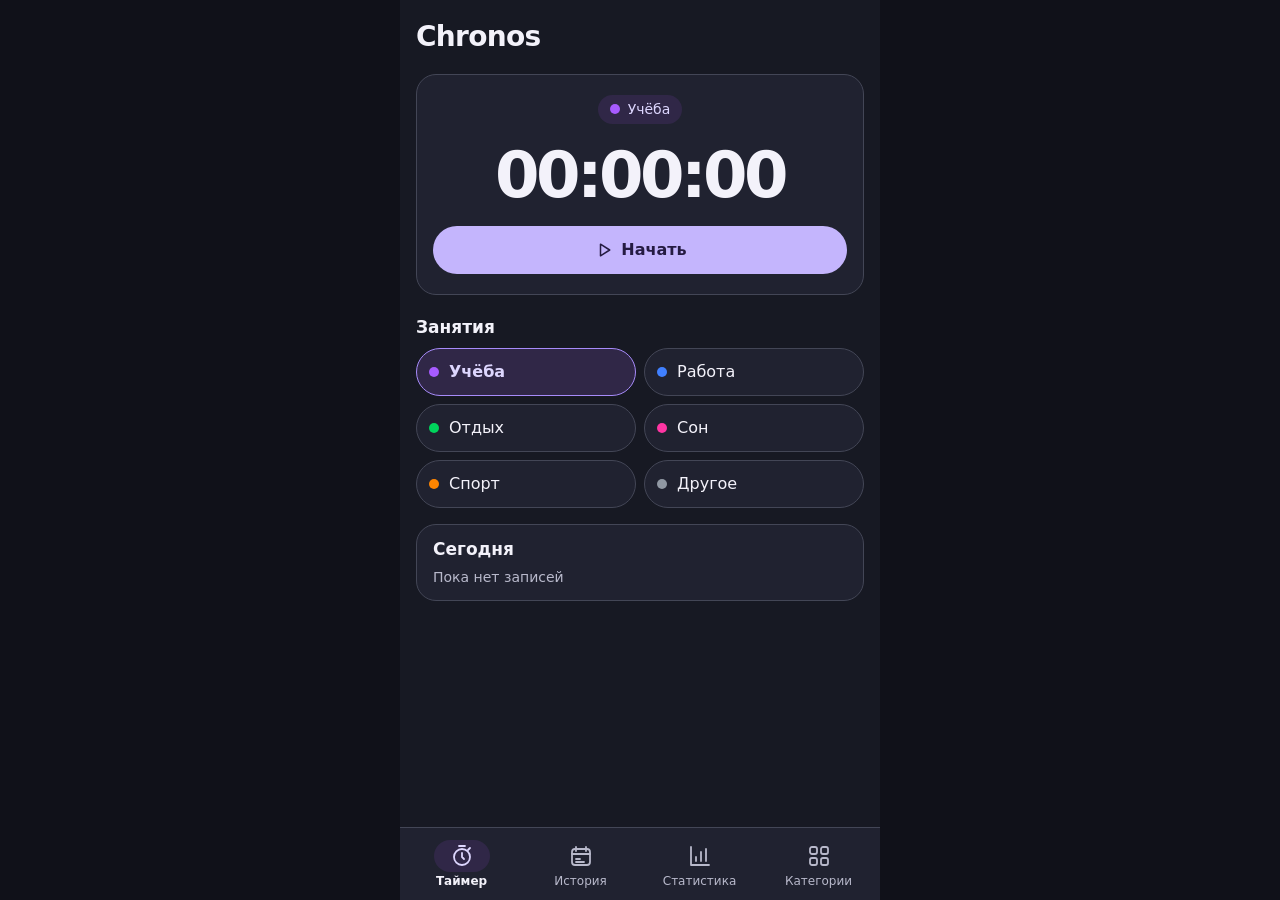
==== index.html @ abb7578e "Initial commit" ====
<!doctype html>
<html lang="ru">
<head>
  <meta charset="utf-8">
  <meta name="viewport" content="width=device-width, initial-scale=1, viewport-fit=cover">
  <meta name="theme-color" content="#171923">
  <title>Chronos</title>
  <link rel="stylesheet" href="css/styles.css">
  <script src="js/storage.js" defer></script>
  <script src="js/app.js" defer></script>
  <script src="js/history.js" defer></script>
  <script src="js/statistics.js" defer></script>
  <script src="js/categories.js" defer></script>
  <script src="js/data-transfer.js" defer></script>
</head>
<body>
  <svg class="icon-library" aria-hidden="true" xmlns="http://www.w3.org/2000/svg">
    <symbol id="icon-timer" viewBox="0 0 24 24"><circle cx="12" cy="13" r="8"/><path d="M12 9v4l2 2M9 2h6m3 4 2-2"/></symbol>
    <symbol id="icon-history" viewBox="0 0 24 24"><rect x="3" y="5" width="18" height="16" rx="3"/><path d="M7 3v4m10-4v4M3 10h18m-14 5h4m-4 3h8"/></symbol>
    <symbol id="icon-stats" viewBox="0 0 24 24"><path d="M3 3v18h18M8 17v-4m5 4V8m5 9V5"/></symbol>
    <symbol id="icon-categories" viewBox="0 0 24 24"><rect x="3" y="3" width="7" height="7" rx="2"/><rect x="14" y="3" width="7" height="7" rx="2"/><rect x="3" y="14" width="7" height="7" rx="2"/><rect x="14" y="14" width="7" height="7" rx="2"/></symbol>
    <symbol id="icon-play" viewBox="0 0 24 24"><path d="m9 5 11 7-11 7Z"/></symbol>
    <symbol id="icon-stop" viewBox="0 0 24 24"><rect x="6" y="6" width="12" height="12" rx="2"/></symbol>
    <symbol id="icon-plus" viewBox="0 0 24 24"><path d="M12 5v14M5 12h14"/></symbol>
  </svg>

  <div class="app">
    <main id="content" class="content">
      <section id="timer" class="screen" aria-labelledby="timer-title">
        <h1 id="timer-title" class="screen-title" tabindex="-1">Chronos</h1>
        <div class="timer-card">
          <span class="current-category"><span class="category-dot" hidden></span><span id="current-category-name">Выберите занятие</span></span>
          <p class="timer-value">00:00:00</p>
          <button id="timer-action" class="action primary" type="button" disabled>
            <svg class="icon" aria-hidden="true"><use href="#icon-play"/></svg><span>Начать</span>
          </button>
        </div>
        <p id="timer-status" class="muted" role="status"></p>
        <h2 id="category-heading" class="section-title">Занятия</h2>
        <ul class="category-grid"></ul>
        <div class="summary">
          <h2 class="section-title">Сегодня</h2>
          <p id="today-summary">Пока нет записей</p>
        </div>
      </section>

      <section id="history" class="screen" aria-labelledby="history-title" hidden>
        <h1 id="history-title" class="screen-title" tabindex="-1">История</h1>
        <div class="history-date">
          <button type="button" id="history-previous" aria-label="Предыдущий день">‹</button>
          <label class="history-calendar"><span class="visually-hidden">Выбранный день</span><input id="history-date" type="date" required></label>
          <button type="button" id="history-next" aria-label="Следующий день">›</button>
          <button type="button" id="history-today">Сегодня</button>
        </div>
        <div class="history-total" role="status"><span>Учтено за день</span><strong id="history-total">00:00:00</strong></div>
        <ul id="history-list" class="history-list" aria-label="Записи за выбранный день"></ul>
        <div id="history-empty" class="panel empty">
          <span class="empty-icon"><svg class="icon" aria-hidden="true"><use href="#icon-history"/></svg></span>
          <h2 class="section-title">За этот день пока нет записей</h2>
        </div>
        <p id="history-status" class="muted" role="status"></p>
        <button id="history-add" class="action primary" type="button">
          <svg class="icon" aria-hidden="true"><use href="#icon-plus"/></svg>Добавить запись
        </button>
      </section>

      <section id="statistics" class="screen" aria-labelledby="statistics-title" hidden>
        <h1 id="statistics-title" class="screen-title" tabindex="-1">Статистика</h1>
        <div class="stats-period" role="group" aria-label="Период статистики">
          <button type="button" data-stats-mode="day" aria-pressed="true">День</button>
          <button type="button" data-stats-mode="week" aria-pressed="false">Неделя</button>
        </div>
        <div class="stats-date">
          <button id="stats-previous" type="button" aria-label="Предыдущий период">‹</button>
          <p id="stats-range" aria-live="polite"></p>
          <label class="stats-calendar">
            <svg class="icon" aria-hidden="true"><use href="#icon-history"/></svg>
            <input id="stats-date" type="date" aria-label="Выбрать дату статистики">
          </label>
          <button id="stats-next" type="button" aria-label="Следующий период">›</button>
        </div>
        <p id="stats-empty" class="panel" role="status" hidden></p>
        <div id="stats-dashboard" hidden>
          <dl class="stats-metrics">
            <div class="stats-metric stats-metric-main"><dt>Учтено времени</dt><dd id="stats-total"></dd></div>
            <div class="stats-metric" id="stats-average-card" hidden><dt>В среднем за день</dt><dd id="stats-average"></dd></div>
            <div class="stats-metric"><dt>Записей</dt><dd id="stats-count"></dd></div>
          </dl>
          <section class="panel stats-panel" aria-labelledby="stats-categories-title">
            <h2 id="stats-categories-title" class="section-title">Время по категориям</h2>
            <div class="stats-ring" aria-hidden="true"><div><strong id="stats-ring-total"></strong><span>Всего учтено</span></div></div>
            <ul id="stats-legend" class="stats-legend"></ul>
          </section>
          <div id="stats-week-charts" hidden>
            <section class="panel stats-panel" aria-labelledby="stats-bars-title">
              <h2 id="stats-bars-title" class="section-title">Активность по дням</h2>
              <ul id="stats-bars" class="stats-bars"></ul>
            </section>
            <section class="panel stats-panel" aria-labelledby="stats-trend-title">
              <h2 id="stats-trend-title" class="section-title">Динамика недели</h2>
              <div id="stats-trend"></div>
            </section>
          </div>
        </div>
      </section>

      <section id="categories" class="screen" aria-labelledby="categories-title" hidden>
        <h1 id="categories-title" class="screen-title" tabindex="-1">Категории</h1>
        <ul id="category-list" class="category-list panel" aria-label="Список категорий" hidden></ul>
        <p id="category-empty" class="panel category-empty" hidden>Категорий пока нет.</p>
        <p id="category-status" class="muted" role="status"></p>
        <button id="category-add" class="action secondary" type="button" disabled>
          <svg class="icon" aria-hidden="true"><use href="#icon-plus"/></svg>Добавить категорию
        </button>
        <section aria-labelledby="data-management-title">
          <h2 id="data-management-title" class="section-title data-title">Управление данными</h2>
          <div class="panel data-actions">
            <button id="data-export" type="button">Экспорт данных</button>
            <button id="data-import" type="button">Импорт данных</button>
          </div>
          <input id="data-file" type="file" accept=".json,application/json" hidden>
          <p id="data-status" class="muted data-status" role="status"></p>
        </section>
      </section>
    </main>

    <nav class="navigation" aria-label="Основная навигация">
      <a href="#timer" aria-current="page">
        <span class="nav-icon"><svg class="icon" aria-hidden="true"><use href="#icon-timer"/></svg></span>
        Таймер
      </a>
      <a href="#history">
        <span class="nav-icon"><svg class="icon" aria-hidden="true"><use href="#icon-history"/></svg></span>
        История
      </a>
      <a href="#statistics">
        <span class="nav-icon"><svg class="icon" aria-hidden="true"><use href="#icon-stats"/></svg></span>
        Статистика
      </a>
      <a href="#categories">
        <span class="nav-icon"><svg class="icon" aria-hidden="true"><use href="#icon-categories"/></svg></span>
        Категории
      </a>
    </nav>
  </div>

  <dialog id="history-editor" class="history-dialog" aria-labelledby="history-editor-title">
    <form id="history-form" class="history-form">
      <h2 id="history-editor-title">Запись</h2>
      <label>Категория<select id="history-category" required></select></label>
      <label>Начало<input id="history-start" type="datetime-local" step="any" required></label>
      <label>Окончание<input id="history-end" type="datetime-local" step="any" required aria-describedby="history-error"></label>
      <p id="history-error" class="history-error" role="alert"></p>
      <button type="submit" class="action primary">Сохранить</button>
      <button type="button" id="history-cancel" class="action secondary">Отмена</button>
      <button type="button" id="history-delete" class="action history-danger" hidden>Удалить запись</button>
    </form>
  </dialog>

  <dialog id="history-confirm" class="history-dialog" aria-labelledby="history-confirm-title">
    <form id="history-delete-form" class="history-form">
      <h2 id="history-confirm-title">Удалить запись?</h2>
      <p>Запись исчезнет из истории.</p>
      <p id="history-delete-error" class="history-error" role="alert"></p>
      <button id="history-keep" type="button" class="action secondary" autofocus>Отмена</button>
      <button type="submit" class="action history-danger">Удалить</button>
    </form>
  </dialog>
  <dialog id="category-editor" class="history-dialog" aria-labelledby="category-editor-title">
    <form id="category-form" class="history-form" novalidate>
      <h2 id="category-editor-title">Категория</h2>
      <label>Название<input id="category-name" type="text" maxlength="40" required aria-describedby="category-error"></label>
      <fieldset class="category-colors">
        <legend>Цвет</legend>
        <div id="category-palette"></div>
      </fieldset>
      <p id="category-error" class="history-error" role="alert"></p>
      <button class="action primary" type="submit">Сохранить</button>
      <button id="category-cancel" class="action secondary" type="button">Отмена</button>
      <button id="category-delete" class="action history-danger" type="button" aria-describedby="category-delete-reason" hidden>Удалить категорию</button>
      <p id="category-delete-reason" class="muted" hidden></p>
    </form>
  </dialog>
  <dialog id="category-confirm" class="history-dialog" aria-labelledby="category-confirm-title">
    <form id="category-delete-form" class="history-form">
      <h2 id="category-confirm-title">Удалить категорию?</h2>
      <p id="category-confirm-name"></p>
      <p id="category-confirm-error" class="history-error" role="alert"></p>
      <button id="category-keep" class="action secondary" type="button" autofocus>Отмена</button>
      <button class="action history-danger" type="submit">Удалить</button>
    </form>
  </dialog>
  <dialog id="data-confirm" class="history-dialog" aria-labelledby="data-confirm-title" aria-describedby="data-confirm-details">
    <form id="data-confirm-form" class="history-form">
      <h2 id="data-confirm-title">Импортировать данные?</h2>
      <p id="data-confirm-details">Существующие категории и записи будут полностью заменены. Активный таймер будет сброшен.</p>
      <p id="data-import-error" class="history-error" role="alert"></p>
      <button id="data-cancel" class="action secondary" type="button" autofocus>Отмена</button>
      <button class="action primary" type="submit">Заменить данные</button>
    </form>
  </dialog>
</body>
</html>
---- css/styles.css ----
:root {
  color-scheme: dark;
  --background: #171923;
  --desktop: #101119;
  --surface: #202230;
  --border: #434656;
  --text: #f3f2fa;
  --muted: #b8b9cb;
  --accent: #c4b5fd;
  --on-accent: #251b42;
  --selected: #302747;
  --selected-text: #ddd6fe;
  --selected-border: #a78bfa;
  --study: #a78bfa;
  --work: #7dd3fc;
  --rest: #86efac;
  --sleep: #f0abfc;
  --sport: #fdba74;
  --other: #a6afc2;
  --panel-radius: 20px;
  --pill-radius: 999px;
  --target: 48px;
  font-family: Roboto, system-ui, sans-serif;
  line-height: 1.5;
}

* { box-sizing: border-box; }
body { margin: 0; background: var(--desktop); color: var(--text); }
h1, h2, p, ul { margin: 0; }
ul { padding: 0; list-style: none; }
button { font: inherit; }

.icon-library {
  position: absolute;
  width: 0;
  height: 0;
  overflow: hidden;
}

.icon {
  width: 24px;
  height: 24px;
  flex: none;
  fill: none;
  stroke: currentColor;
  stroke-width: 1.8;
  stroke-linecap: round;
  stroke-linejoin: round;
}

.visually-hidden {
  position: absolute;
  width: 1px;
  height: 1px;
  overflow: hidden;
  clip-path: inset(50%);
  white-space: nowrap;
}

.app {
  width: 100%;
  max-width: 480px;
  height: 100vh;
  height: 100dvh;
  margin-inline: auto;
  display: grid;
  grid-template-rows: minmax(0, 1fr) auto;
  background: var(--background);
}

.content {
  overflow-y: auto;
  padding: calc(20px + env(safe-area-inset-top)) max(16px, env(safe-area-inset-right))
    24px max(16px, env(safe-area-inset-left));
}

.screen-title {
  margin-bottom: 20px;
  font-size: 28px;
  font-weight: 700;
  line-height: 1.2;
  letter-spacing: -.025em;
}

.section-title { font-size: 17px; font-weight: 650; }
.muted, .summary p { color: var(--muted); font-size: 14px; }

.timer-card, .panel, .summary {
  border: 1px solid var(--border);
  border-radius: var(--panel-radius);
  background: var(--surface);
}

.timer-card {
  display: grid;
  justify-items: center;
  gap: 16px;
  margin-bottom: 20px;
  padding: 20px 16px;
}

.current-category {
  display: inline-flex;
  align-items: center;
  gap: 8px;
  padding: 4px 12px;
  border-radius: var(--pill-radius);
  background: var(--selected);
  color: var(--selected-text);
  font-size: 14px;
}

.timer-value {
  font-size: clamp(44px, 14vw, 64px);
  font-weight: 650;
  font-variant-numeric: tabular-nums;
  line-height: 1.1;
  letter-spacing: -.055em;
}

.action {
  display: flex;
  width: 100%;
  min-height: var(--target);
  align-items: center;
  justify-content: center;
  gap: 8px;
  padding: 8px 16px;
  border: 1px solid transparent;
  border-radius: var(--pill-radius);
  font-weight: 650;
}

.action .icon { width: 20px; height: 20px; }
.primary { background: var(--accent); color: var(--on-accent); }
.primary:disabled { background: #9d90cb; }
.secondary { border-color: var(--border); background: var(--selected); color: var(--selected-text); }
.secondary:disabled { color: var(--muted); }

.category-grid {
  display: grid;
  grid-template-columns: repeat(2, minmax(0, 1fr));
  gap: 8px;
  margin: 8px 0 16px;
}

.category-grid button, .category-list button {
  display: flex;
  min-height: var(--target);
  align-items: center;
  gap: 10px;
  padding: 8px 12px;
}

.category-grid button {
  width: 100%;
  border: 1px solid var(--border);
  border-radius: var(--pill-radius);
  background: var(--surface);
  color: var(--text);
}

.category-grid button[aria-pressed="true"] {
  border-color: var(--selected-border);
  background: var(--selected);
  color: var(--selected-text);
  font-weight: 650;
}

#timer-status:not(:empty) { margin: -8px 0 16px; }
#timer-action:active:not(:disabled), .category-grid button:active:not(:disabled) { filter: brightness(.88); }

.category-dot {
  width: 10px;
  height: 10px;
  flex: none;
  border-radius: 50%;
  background: var(--category-color);
}

.category-grid button, .current-category { overflow-wrap: anywhere; }

.summary { padding: 12px 16px; }
.summary p { margin-top: 4px; }

.history-date {
  display: grid;
  grid-template-columns: 48px minmax(0, 1fr) 48px auto;
  gap: 4px;
  margin-bottom: 16px;
}

.history-date button, .history-date input {
  min-height: var(--target);
  border: 1px solid var(--border);
  border-radius: var(--pill-radius);
  background: var(--selected);
  color: var(--selected-text);
}

.history-date button { padding-inline: 8px; }
#history-previous, #history-next { font-size: 24px; }
.history-date input { width: 100%; min-width: 0; padding-inline: 8px; font: inherit; }
.history-total { display: flex; justify-content: space-between; gap: 8px; margin-bottom: 12px; }
.history-total strong, .history-duration { font-variant-numeric: tabular-nums; }
.history-list { display: grid; gap: 8px; }

.history-list button {
  display: flex;
  width: 100%;
  min-height: 64px;
  align-items: center;
  gap: 10px;
  padding: 8px 12px;
  border: 1px solid var(--border);
  border-radius: var(--panel-radius);
  background: var(--surface);
  color: var(--text);
  text-align: start;
}

.history-details { display: grid; flex: 1; }
.history-duration { font-size: 14px; }
#history-status:not(:empty) { margin-top: 12px; }
#history-add { margin-top: 16px; }

.history-dialog {
  position: fixed;
  inset: auto 0 0;
  width: min(100%, 480px);
  max-width: none;
  max-height: calc(100dvh - env(safe-area-inset-top));
  margin: 0 auto;
  padding: 20px max(16px, env(safe-area-inset-right)) calc(20px + env(safe-area-inset-bottom))
    max(16px, env(safe-area-inset-left));
  border: 1px solid var(--border);
  border-radius: var(--panel-radius) var(--panel-radius) 0 0;
  background: var(--surface);
  color: var(--text);
}

.history-dialog::backdrop { background: rgb(0 0 0 / 65%); }
.history-form { display: grid; gap: 12px; }
.history-form h2 { font-size: 22px; }
.history-form label { display: grid; gap: 4px; font-size: 14px; }

.history-form input, .history-form select {
  width: 100%;
  min-width: 0;
  min-height: var(--target);
  padding: 8px 12px;
  border: 1px solid var(--muted);
  border-radius: 12px;
  background: var(--background);
  color: var(--text);
  font: inherit;
  font-size: 16px;
}

.history-danger { border-color: var(--border); background: var(--background); color: #ffb4ab; }
.history-error { color: #ffb4ab; font-size: 14px; }
.history-error:empty, #history-empty[hidden], #history-delete[hidden] { display: none; }

.empty { display: grid; justify-items: center; gap: 16px; padding: 28px 16px 16px; text-align: center; }

.empty-icon {
  display: grid;
  width: 56px;
  height: 56px;
  place-items: center;
  border-radius: 50%;
  background: var(--selected);
  color: var(--accent);
}

.stats-period {
  display: grid;
  grid-template-columns: 1fr 1fr;
  gap: 4px;
  padding: 4px;
  border: 1px solid var(--border);
  border-radius: var(--pill-radius);
  background: var(--surface);
}

.stats-period button, .stats-date button, .stats-calendar {
  min-height: var(--target);
  border: 0;
  border-radius: var(--pill-radius);
  background: transparent;
  color: var(--text);
  font-weight: 650;
}

.stats-period button[aria-pressed="true"] { background: var(--selected); color: var(--selected-text); }
.stats-period button:active, .stats-date button:active { background: var(--border); }

.stats-date {
  display: grid;
  grid-template-columns: 48px minmax(0, 1fr) 48px 48px;
  align-items: center;
  gap: 4px;
  margin: 8px 0 12px;
  text-align: center;
}

.stats-date button, .stats-calendar { background: var(--surface); }
.stats-date button { font-size: 24px; }
#stats-range { font-size: 14px; }

.stats-calendar {
  position: relative;
  display: grid;
  place-items: center;
  color: var(--accent);
}

.stats-calendar:focus-within { outline: 2px solid var(--accent); outline-offset: 2px; }
.stats-calendar input { position: absolute; inset: 0; width: 100%; height: 100%; opacity: 0; }
.stats-calendar input::-webkit-calendar-picker-indicator { position: absolute; inset: 0; width: 100%; height: 100%; margin: 0; padding: 0; }

#stats-empty { padding: 28px 16px; color: var(--muted); text-align: center; }
.stats-metrics {
  display: grid;
  grid-template-columns: repeat(2, minmax(0, 1fr));
  gap: 8px;
  margin: 0;
}

.stats-metric {
  min-width: 0;
  padding: 12px;
  border: 1px solid var(--border);
  border-radius: 16px;
  background: var(--surface);
}

.stats-metric-main {
  grid-column: 1 / -1;
  padding: 14px 16px;
  border-color: #65568c;
  background: linear-gradient(115deg, var(--selected), var(--surface) 85%);
}

.stats-metric dt { color: var(--muted); font-size: 13px; }
.stats-metric dd { margin: 2px 0 0; font-size: 23px; font-weight: 700; font-variant-numeric: tabular-nums; }
.stats-metric-main dd { color: var(--selected-text); font-size: 34px; line-height: 1.25; }
.stats-metrics:has(#stats-average-card[hidden]) { grid-template-columns: minmax(0, 2fr) minmax(0, 1fr); }
.stats-metrics:has(#stats-average-card[hidden]) .stats-metric-main { grid-column: auto; }
.stats-panel { margin-top: 12px; padding: 16px; }

.stats-ring {
  display: grid;
  width: min(168px, 100%);
  aspect-ratio: 1;
  place-items: center;
  margin: 16px auto;
  border-radius: 50%;
}

.stats-ring > div {
  display: grid;
  width: 77%;
  aspect-ratio: 1;
  place-content: center;
  padding: 6px;
  border-radius: 50%;
  background: var(--surface);
  text-align: center;
}

.stats-ring strong { font-size: 18px; font-variant-numeric: tabular-nums; }
.stats-ring div span { color: var(--muted); font-size: 12px; }
.stats-legend li {
  display: grid;
  grid-template-columns: 10px minmax(0, 1fr) auto minmax(44px, auto);
  align-items: center;
  gap: 8px;
  padding-block: 8px;
  font-size: 13px;
}

.stats-legend li + li { border-top: 1px solid var(--border); }
.stats-category-name { overflow-wrap: anywhere; }
.stats-legend-value { color: var(--muted); }
.stats-percent { color: var(--selected-text); text-align: end; }
.stats-bars, .stats-trend-labels {
  display: grid;
  grid-template-columns: repeat(7, minmax(0, 1fr));
  gap: 4px;
  text-align: center;
}

.stats-bars { margin-top: 12px; }
.stats-column { display: grid; justify-items: center; gap: 4px; min-width: 0; }
.stats-column .muted, .stats-trend-labels { color: var(--muted); font-size: 12px; }
.stats-bar-value {
  font-size: 12px;
  font-weight: 650;
  font-variant-numeric: tabular-nums;
  letter-spacing: -.025em;
}

.stats-bar-track {
  display: flex;
  width: min(24px, 85%);
  height: 88px;
  align-items: flex-end;
  overflow: hidden;
  border-radius: 8px;
  background: var(--background);
}

.stats-bar-fill { width: 100%; border-radius: 8px; }
#stats-trend svg { display: block; width: 100%; margin-top: 12px; overflow: visible; }
.stats-trend-labels { gap: 0; }
.stats-gridline { stroke: var(--border); stroke-dasharray: 3 4; }
.stats-area { fill: var(--accent); fill-opacity: .14; }
.stats-line { fill: none; stroke: var(--accent); stroke-width: 2.5px; stroke-linejoin: round; }
.stats-point { fill: var(--surface); stroke: var(--accent); stroke-width: 2px; }

.category-list { margin-bottom: 12px; }
.category-list button {
  width: 100%;
  padding-inline: 16px;
  border: 0;
  border-radius: 12px;
  background: transparent;
  color: var(--text);
  text-align: start;
}

.category-list button:focus-visible { outline-offset: -3px; }
.category-list button:active { background: var(--selected); }
.category-row-name { flex: 1; overflow-wrap: anywhere; }
.category-row-arrow { color: var(--muted); font-size: 22px; }
.category-list li + li, .data-actions button + button { border-top: 1px solid var(--border); }
.category-empty { margin-bottom: 12px; padding: 16px; color: var(--muted); }
#category-status:not(:empty) { margin: 0 0 12px; }
#category-delete[hidden] { display: none; }
#category-delete:disabled { color: var(--muted); }

.category-colors { min-width: 0; margin: 0; padding: 0; border: 0; }
.category-colors legend { margin-bottom: 4px; padding: 0; font-size: 14px; }
#category-palette { display: grid; grid-template-columns: repeat(auto-fit, minmax(48px, 1fr)); gap: 4px; }
#category-palette label { position: relative; min-height: var(--target); place-items: center; }

#category-palette input {
  position: absolute;
  inset: 0;
  height: 100%;
  margin: 0;
  opacity: 0;
}

#category-palette span {
  width: 30px;
  height: 30px;
  border: 2px solid var(--surface);
  border-radius: 50%;
  background: var(--swatch);
  outline: 1px solid var(--border);
}

#category-palette input:checked + span { outline: 2px solid var(--text); }
#category-palette input:focus-visible + span { outline: 3px solid var(--accent); outline-offset: 3px; }
.data-title { margin: 20px 0 8px; }

.data-actions button {
  display: block;
  width: 100%;
  min-height: var(--target);
  padding: 8px 16px;
  border: 0;
  background: transparent;
  color: var(--muted);
  text-align: start;
}

.data-actions button:enabled { color: var(--text); }
.data-actions button:enabled:active { background: var(--selected); }
.data-actions button:focus-visible { outline-offset: -3px; }
.data-status:not(:empty) { margin-top: 8px; }

.navigation {
  display: grid;
  grid-template-columns: repeat(4, minmax(0, 1fr));
  gap: 4px;
  padding: 6px max(4px, env(safe-area-inset-right)) calc(6px + env(safe-area-inset-bottom))
    max(4px, env(safe-area-inset-left));
  border-top: 1px solid var(--border);
  background: var(--surface);
}

.navigation a {
  display: flex;
  min-height: 60px;
  flex-direction: column;
  align-items: center;
  justify-content: center;
  gap: 2px;
  border-radius: 12px;
  color: var(--muted);
  font-size: 12px;
  line-height: 1.25;
  overflow-wrap: anywhere;
  text-align: center;
  text-decoration: none;
}

.nav-icon {
  display: grid;
  width: 56px;
  max-width: 100%;
  height: 32px;
  place-items: center;
  border-radius: var(--pill-radius);
  transition: background-color 150ms ease;
}

.navigation a[aria-current="page"] { color: var(--text); font-weight: 700; }
.navigation a[aria-current="page"] .nav-icon { background: var(--selected); color: var(--selected-text); }
.navigation a:active .nav-icon { background: var(--border); }
:focus-visible { outline: 2px solid var(--accent); outline-offset: 2px; }
.navigation a:focus-visible { outline-offset: -2px; }

@media (prefers-reduced-motion: reduce) {
  .nav-icon { transition: none; }
}
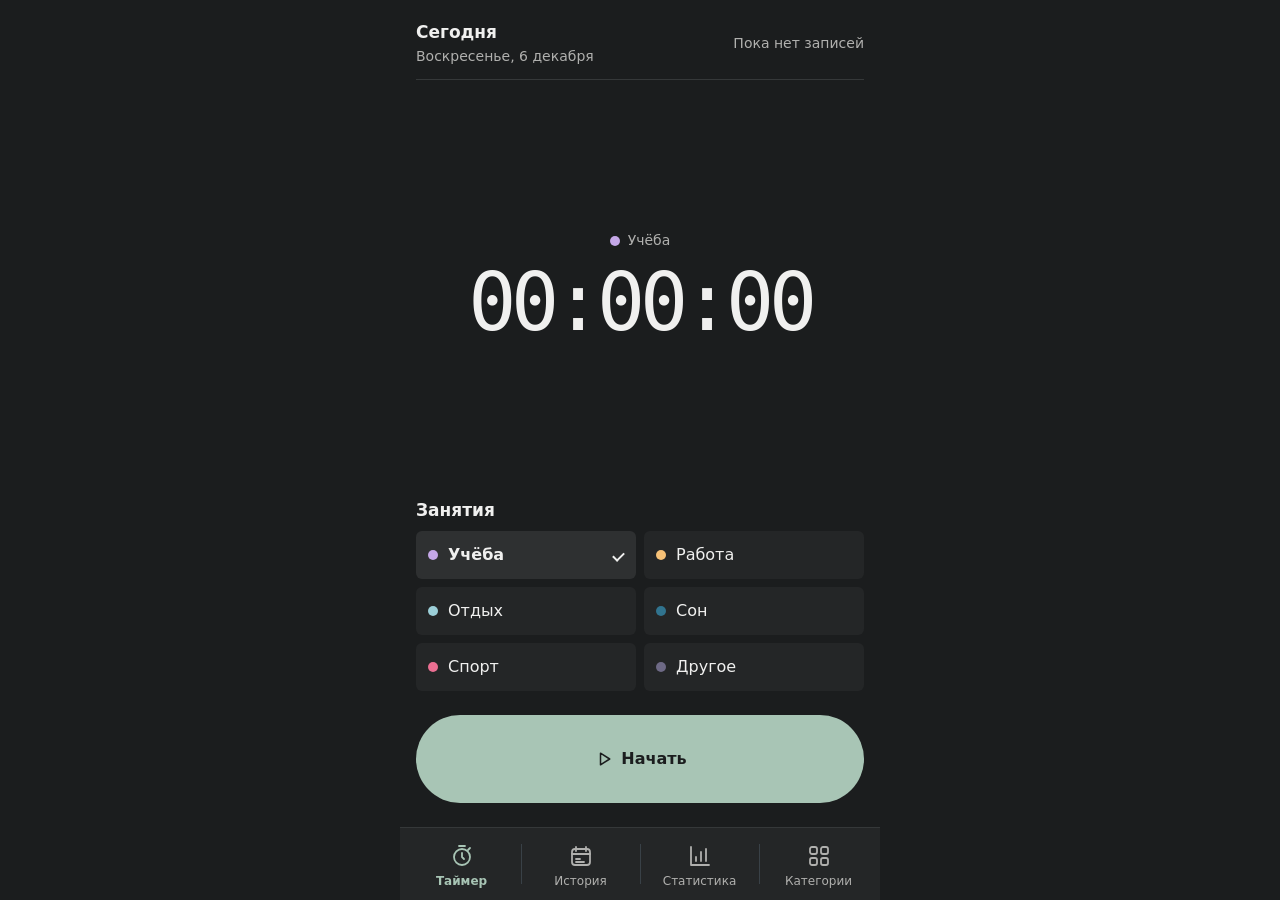
==== commit f07b1e1a: "Update Chronos" ====
--- a/index.html
+++ b/index.html
@@ -3,7 +3,7 @@
 <head>
   <meta charset="utf-8">
   <meta name="viewport" content="width=device-width, initial-scale=1, viewport-fit=cover">
-  <meta name="theme-color" content="#171923">
+  <meta name="theme-color" content="#1b1d1e">
   <title>Chronos</title>
   <link rel="stylesheet" href="css/styles.css">
   <script src="js/storage.js" defer></script>
@@ -26,32 +26,30 @@
 
   <div class="app">
     <main id="content" class="content">
-      <section id="timer" class="screen" aria-labelledby="timer-title">
-        <h1 id="timer-title" class="screen-title" tabindex="-1">Chronos</h1>
-        <div class="timer-card">
+      <section id="timer" class="screen" aria-label="Таймер">
+        <div class="summary">
+          <div>
+            <h1 class="section-title" tabindex="-1">Сегодня</h1>
+            <time id="today-date" class="muted"></time>
+          </div>
+          <p id="today-summary">Пока нет записей</p>
+        </div>
+        <div class="timer-display">
           <span class="current-category"><span class="category-dot" hidden></span><span id="current-category-name">Выберите занятие</span></span>
           <p class="timer-value">00:00:00</p>
-          <button id="timer-action" class="action primary" type="button" disabled>
+          <p id="timer-status" class="muted" role="status"></p>
+        </div>
+        <div class="timer-controls">
+          <h2 id="category-heading" class="section-title">Занятия</h2>
+          <ul class="category-grid"></ul>
+          <button id="timer-action" class="action primary bottom-action" type="button" disabled>
             <svg class="icon" aria-hidden="true"><use href="#icon-play"/></svg><span>Начать</span>
           </button>
         </div>
-        <p id="timer-status" class="muted" role="status"></p>
-        <h2 id="category-heading" class="section-title">Занятия</h2>
-        <ul class="category-grid"></ul>
-        <div class="summary">
-          <h2 class="section-title">Сегодня</h2>
-          <p id="today-summary">Пока нет записей</p>
-        </div>
       </section>
 
       <section id="history" class="screen" aria-labelledby="history-title" hidden>
         <h1 id="history-title" class="screen-title" tabindex="-1">История</h1>
-        <div class="history-date">
-          <button type="button" id="history-previous" aria-label="Предыдущий день">‹</button>
-          <label class="history-calendar"><span class="visually-hidden">Выбранный день</span><input id="history-date" type="date" required></label>
-          <button type="button" id="history-next" aria-label="Следующий день">›</button>
-          <button type="button" id="history-today">Сегодня</button>
-        </div>
         <div class="history-total" role="status"><span>Учтено за день</span><strong id="history-total">00:00:00</strong></div>
         <ul id="history-list" class="history-list" aria-label="Записи за выбранный день"></ul>
         <div id="history-empty" class="panel empty">
@@ -59,28 +57,23 @@
           <h2 class="section-title">За этот день пока нет записей</h2>
         </div>
         <p id="history-status" class="muted" role="status"></p>
-        <button id="history-add" class="action primary" type="button">
-          <svg class="icon" aria-hidden="true"><use href="#icon-plus"/></svg>Добавить запись
-        </button>
+        <div class="history-controls">
+          <div class="history-date">
+            <button type="button" id="history-previous" aria-label="Предыдущий день">‹</button>
+            <label class="history-calendar"><span class="visually-hidden">Выбранный день</span><input id="history-date" type="date" required></label>
+            <button type="button" id="history-next" aria-label="Следующий день">›</button>
+            <button type="button" id="history-today">Сегодня</button>
+          </div>
+          <button id="history-add" class="action primary bottom-action" type="button">
+            <svg class="icon" aria-hidden="true"><use href="#icon-plus"/></svg>Добавить запись
+          </button>
+        </div>
       </section>
 
       <section id="statistics" class="screen" aria-labelledby="statistics-title" hidden>
         <h1 id="statistics-title" class="screen-title" tabindex="-1">Статистика</h1>
-        <div class="stats-period" role="group" aria-label="Период статистики">
-          <button type="button" data-stats-mode="day" aria-pressed="true">День</button>
-          <button type="button" data-stats-mode="week" aria-pressed="false">Неделя</button>
-        </div>
-        <div class="stats-date">
-          <button id="stats-previous" type="button" aria-label="Предыдущий период">‹</button>
-          <p id="stats-range" aria-live="polite"></p>
-          <label class="stats-calendar">
-            <svg class="icon" aria-hidden="true"><use href="#icon-history"/></svg>
-            <input id="stats-date" type="date" aria-label="Выбрать дату статистики">
-          </label>
-          <button id="stats-next" type="button" aria-label="Следующий период">›</button>
-        </div>
         <p id="stats-empty" class="panel" role="status" hidden></p>
-        <div id="stats-dashboard" hidden>
+        <div id="stats-dashboard" role="region" aria-label="Показатели и графики" tabindex="0" hidden>
           <dl class="stats-metrics">
             <div class="stats-metric stats-metric-main"><dt>Учтено времени</dt><dd id="stats-total"></dd></div>
             <div class="stats-metric" id="stats-average-card" hidden><dt>В среднем за день</dt><dd id="stats-average"></dd></div>
@@ -102,6 +95,21 @@
             </section>
           </div>
         </div>
+        <div class="stats-controls">
+          <div class="stats-period" role="group" aria-label="Период статистики">
+            <button type="button" data-stats-mode="day" aria-pressed="true">День</button>
+            <button type="button" data-stats-mode="week" aria-pressed="false">Неделя</button>
+          </div>
+          <div class="stats-date">
+            <button id="stats-previous" type="button" aria-label="Предыдущий период">‹</button>
+            <p id="stats-range" aria-live="polite"></p>
+            <label class="stats-calendar">
+              <svg class="icon" aria-hidden="true"><use href="#icon-history"/></svg>
+              <input id="stats-date" type="date" aria-label="Выбрать дату статистики">
+            </label>
+            <button id="stats-next" type="button" aria-label="Следующий период">›</button>
+          </div>
+        </div>
       </section>
 
       <section id="categories" class="screen" aria-labelledby="categories-title" hidden>
--- a/css/styles.css
+++ b/css/styles.css
@@ -1,23 +1,17 @@
 :root {
   color-scheme: dark;
-  --background: #171923;
-  --desktop: #101119;
-  --surface: #202230;
-  --border: #434656;
-  --text: #f3f2fa;
-  --muted: #b8b9cb;
-  --accent: #c4b5fd;
-  --on-accent: #251b42;
-  --selected: #302747;
-  --selected-text: #ddd6fe;
-  --selected-border: #a78bfa;
-  --study: #a78bfa;
-  --work: #7dd3fc;
-  --rest: #86efac;
-  --sleep: #f0abfc;
-  --sport: #fdba74;
-  --other: #a6afc2;
-  --panel-radius: 20px;
+  --background: #1b1d1e;
+  --surface: #242627;
+  --border: #353839;
+  --text: #f0f0ef;
+  --muted: #b0b0ae;
+  --subtle: #777977;
+  --selected: #2e3031;
+  --action-fill: #e1e1df;
+  --accent: #a8c5b5;
+  --navigation-divider: #394147;
+  --panel-radius: 16px;
+  --control-radius: 8px;
   --pill-radius: 999px;
   --target: 48px;
   font-family: Roboto, system-ui, sans-serif;
@@ -25,7 +19,7 @@
 }
 
 * { box-sizing: border-box; }
-body { margin: 0; background: var(--desktop); color: var(--text); }
+body { margin: 0; background: var(--background); color: var(--text); }
 h1, h2, p, ul { margin: 0; }
 ul { padding: 0; list-style: none; }
 button { font: inherit; }
@@ -85,37 +79,43 @@
 .section-title { font-size: 17px; font-weight: 650; }
 .muted, .summary p { color: var(--muted); font-size: 14px; }
 
-.timer-card, .panel, .summary {
+.panel {
   border: 1px solid var(--border);
   border-radius: var(--panel-radius);
   background: var(--surface);
 }
 
-.timer-card {
-  display: grid;
+#timer:not([hidden]), #history:not([hidden]) {
+  display: flex;
+  min-height: 100%;
+  flex-direction: column;
+}
+
+.timer-display {
+  display: grid;
+  flex: 1;
+  place-content: center;
   justify-items: center;
-  gap: 16px;
-  margin-bottom: 20px;
-  padding: 20px 16px;
+  padding-block: 24px;
+  text-align: center;
 }
 
 .current-category {
   display: inline-flex;
   align-items: center;
   gap: 8px;
-  padding: 4px 12px;
-  border-radius: var(--pill-radius);
-  background: var(--selected);
-  color: var(--selected-text);
+  color: var(--muted);
   font-size: 14px;
 }
 
 .timer-value {
-  font-size: clamp(44px, 14vw, 64px);
-  font-weight: 650;
+  margin-top: 8px;
+  font-family: "Roboto Mono", "Cascadia Mono", ui-monospace, monospace;
+  font-size: clamp(36px, 16vw, 80px);
+  font-weight: 500;
   font-variant-numeric: tabular-nums;
   line-height: 1.1;
-  letter-spacing: -.055em;
+  letter-spacing: -.065em;
 }
 
 .action {
@@ -127,21 +127,27 @@
   gap: 8px;
   padding: 8px 16px;
   border: 1px solid transparent;
+  border-radius: var(--control-radius);
+  font-weight: 650;
+}
+
+.action .icon { width: 20px; height: 20px; }
+.primary { background: var(--action-fill); color: var(--background); }
+.primary:disabled { background: var(--muted); }
+.bottom-action {
+  min-height: 88px;
   border-radius: var(--pill-radius);
-  font-weight: 650;
-}
-
-.action .icon { width: 20px; height: 20px; }
-.primary { background: var(--accent); color: var(--on-accent); }
-.primary:disabled { background: #9d90cb; }
-.secondary { border-color: var(--border); background: var(--selected); color: var(--selected-text); }
+}
+
+.bottom-action.primary:not(:disabled) { background: var(--accent); }
+.secondary { border-color: var(--border); background: var(--selected); color: var(--text); }
 .secondary:disabled { color: var(--muted); }
 
 .category-grid {
   display: grid;
   grid-template-columns: repeat(2, minmax(0, 1fr));
   gap: 8px;
-  margin: 8px 0 16px;
+  margin: 8px 0 24px;
 }
 
 .category-grid button, .category-list button {
@@ -154,20 +160,31 @@
 
 .category-grid button {
   width: 100%;
-  border: 1px solid var(--border);
-  border-radius: var(--pill-radius);
-  background: var(--surface);
-  color: var(--text);
+  height: 100%;
+  border: 0;
+  border-radius: 6px;
+  background: var(--surface);
+  color: var(--text);
+  text-align: start;
 }
 
 .category-grid button[aria-pressed="true"] {
-  border-color: var(--selected-border);
   background: var(--selected);
-  color: var(--selected-text);
   font-weight: 650;
 }
 
-#timer-status:not(:empty) { margin: -8px 0 16px; }
+.category-grid button[aria-pressed="true"]::after {
+  width: 9px;
+  height: 5px;
+  flex: none;
+  margin-inline-start: auto;
+  border-block-end: 2px solid var(--text);
+  border-inline-start: 2px solid var(--text);
+  transform: rotate(-45deg);
+  content: "";
+}
+
+#timer-status:not(:empty) { margin-top: 8px; }
 #timer-action:active:not(:disabled), .category-grid button:active:not(:disabled) { filter: brightness(.88); }
 
 .category-dot {
@@ -180,8 +197,19 @@
 
 .category-grid button, .current-category { overflow-wrap: anywhere; }
 
-.summary { padding: 12px 16px; }
-.summary p { margin-top: 4px; }
+.summary {
+  display: flex;
+  flex-wrap: wrap;
+  align-items: center;
+  justify-content: space-between;
+  gap: 4px 16px;
+  padding-bottom: 12px;
+  border-bottom: 1px solid var(--border);
+}
+
+#today-date { display: block; }
+#today-date::first-letter { text-transform: uppercase; }
+#today-summary { margin-inline-start: auto; text-align: end; font-variant-numeric: tabular-nums; }
 
 .history-date {
   display: grid;
@@ -193,9 +221,9 @@
 .history-date button, .history-date input {
   min-height: var(--target);
   border: 1px solid var(--border);
-  border-radius: var(--pill-radius);
+  border-radius: var(--control-radius);
   background: var(--selected);
-  color: var(--selected-text);
+  color: var(--text);
 }
 
 .history-date button { padding-inline: 8px; }
@@ -222,7 +250,7 @@
 .history-details { display: grid; flex: 1; }
 .history-duration { font-size: 14px; }
 #history-status:not(:empty) { margin-top: 12px; }
-#history-add { margin-top: 16px; }
+.history-controls { margin-top: auto; padding-top: 24px; }
 
 .history-dialog {
   position: fixed;
@@ -257,8 +285,8 @@
   font-size: 16px;
 }
 
-.history-danger { border-color: var(--border); background: var(--background); color: #ffb4ab; }
-.history-error { color: #ffb4ab; font-size: 14px; }
+.history-danger { border-color: var(--border); background: var(--background); color: var(--text); }
+.history-error { color: var(--text); font-size: 14px; font-weight: 650; }
 .history-error:empty, #history-empty[hidden], #history-delete[hidden] { display: none; }
 
 .empty { display: grid; justify-items: center; gap: 16px; padding: 28px 16px 16px; text-align: center; }
@@ -270,7 +298,28 @@
   place-items: center;
   border-radius: 50%;
   background: var(--selected);
-  color: var(--accent);
+  color: var(--text);
+}
+
+#statistics:not([hidden]) {
+  display: grid;
+  height: 100%;
+  min-height: 300px;
+  grid-template-rows: auto minmax(0, 1fr) auto;
+}
+
+#stats-empty, #stats-dashboard { grid-row: 2; }
+#stats-empty { align-self: start; }
+#stats-dashboard { overflow-y: auto; }
+#stats-dashboard:focus-visible { outline-offset: -2px; }
+.stats-controls { grid-row: 3; display: grid; gap: 8px; padding-top: 12px; }
+
+#stats-dashboard:has(#stats-week-charts[hidden]) > .stats-metrics {
+  margin-top: 8px;
+}
+
+#stats-dashboard:has(#stats-week-charts[hidden]) > .stats-panel {
+  margin-top: 24px;
 }
 
 .stats-period {
@@ -279,20 +328,20 @@
   gap: 4px;
   padding: 4px;
   border: 1px solid var(--border);
-  border-radius: var(--pill-radius);
+  border-radius: var(--control-radius);
   background: var(--surface);
 }
 
 .stats-period button, .stats-date button, .stats-calendar {
   min-height: var(--target);
   border: 0;
-  border-radius: var(--pill-radius);
+  border-radius: var(--control-radius);
   background: transparent;
   color: var(--text);
   font-weight: 650;
 }
 
-.stats-period button[aria-pressed="true"] { background: var(--selected); color: var(--selected-text); }
+.stats-period button[aria-pressed="true"] { background: var(--selected); box-shadow: inset 0 -2px var(--text); }
 .stats-period button:active, .stats-date button:active { background: var(--border); }
 
 .stats-date {
@@ -300,7 +349,6 @@
   grid-template-columns: 48px minmax(0, 1fr) 48px 48px;
   align-items: center;
   gap: 4px;
-  margin: 8px 0 12px;
   text-align: center;
 }
 
@@ -312,10 +360,10 @@
   position: relative;
   display: grid;
   place-items: center;
-  color: var(--accent);
-}
-
-.stats-calendar:focus-within { outline: 2px solid var(--accent); outline-offset: 2px; }
+  color: var(--text);
+}
+
+.stats-calendar:focus-within { outline: 2px solid var(--text); outline-offset: 2px; }
 .stats-calendar input { position: absolute; inset: 0; width: 100%; height: 100%; opacity: 0; }
 .stats-calendar input::-webkit-calendar-picker-indicator { position: absolute; inset: 0; width: 100%; height: 100%; margin: 0; padding: 0; }
 
@@ -338,13 +386,11 @@
 .stats-metric-main {
   grid-column: 1 / -1;
   padding: 14px 16px;
-  border-color: #65568c;
-  background: linear-gradient(115deg, var(--selected), var(--surface) 85%);
 }
 
 .stats-metric dt { color: var(--muted); font-size: 13px; }
 .stats-metric dd { margin: 2px 0 0; font-size: 23px; font-weight: 700; font-variant-numeric: tabular-nums; }
-.stats-metric-main dd { color: var(--selected-text); font-size: 34px; line-height: 1.25; }
+.stats-metric-main dd { font-size: 34px; line-height: 1.25; }
 .stats-metrics:has(#stats-average-card[hidden]) { grid-template-columns: minmax(0, 2fr) minmax(0, 1fr); }
 .stats-metrics:has(#stats-average-card[hidden]) .stats-metric-main { grid-column: auto; }
 .stats-panel { margin-top: 12px; padding: 16px; }
@@ -383,7 +429,7 @@
 .stats-legend li + li { border-top: 1px solid var(--border); }
 .stats-category-name { overflow-wrap: anywhere; }
 .stats-legend-value { color: var(--muted); }
-.stats-percent { color: var(--selected-text); text-align: end; }
+.stats-percent { text-align: end; }
 .stats-bars, .stats-trend-labels {
   display: grid;
   grid-template-columns: repeat(7, minmax(0, 1fr));
@@ -411,13 +457,13 @@
   background: var(--background);
 }
 
-.stats-bar-fill { width: 100%; border-radius: 8px; }
+.stats-bar-fill { width: 100%; border-radius: 8px; background: var(--muted); }
 #stats-trend svg { display: block; width: 100%; margin-top: 12px; overflow: visible; }
 .stats-trend-labels { gap: 0; }
 .stats-gridline { stroke: var(--border); stroke-dasharray: 3 4; }
-.stats-area { fill: var(--accent); fill-opacity: .14; }
-.stats-line { fill: none; stroke: var(--accent); stroke-width: 2.5px; stroke-linejoin: round; }
-.stats-point { fill: var(--surface); stroke: var(--accent); stroke-width: 2px; }
+.stats-area { fill: var(--subtle); fill-opacity: .18; }
+.stats-line { fill: none; stroke: var(--muted); stroke-width: 2.5px; stroke-linejoin: round; }
+.stats-point { fill: var(--surface); stroke: var(--muted); stroke-width: 2px; }
 
 .category-list { margin-bottom: 12px; }
 .category-list button {
@@ -463,7 +509,7 @@
 }
 
 #category-palette input:checked + span { outline: 2px solid var(--text); }
-#category-palette input:focus-visible + span { outline: 3px solid var(--accent); outline-offset: 3px; }
+#category-palette input:focus-visible + span { outline: 3px solid var(--text); outline-offset: 3px; }
 .data-title { margin: 20px 0 8px; }
 
 .data-actions button {
@@ -493,6 +539,7 @@
 }
 
 .navigation a {
+  position: relative;
   display: flex;
   min-height: 60px;
   flex-direction: column;
@@ -518,10 +565,19 @@
   transition: background-color 150ms ease;
 }
 
-.navigation a[aria-current="page"] { color: var(--text); font-weight: 700; }
-.navigation a[aria-current="page"] .nav-icon { background: var(--selected); color: var(--selected-text); }
+.navigation a + a::before {
+  position: absolute;
+  inset-block: 16%;
+  inset-inline-start: -2px;
+  width: 1px;
+  background: var(--navigation-divider);
+  pointer-events: none;
+  content: "";
+}
+
+.navigation a[aria-current="page"] { color: var(--accent); font-weight: 700; }
 .navigation a:active .nav-icon { background: var(--border); }
-:focus-visible { outline: 2px solid var(--accent); outline-offset: 2px; }
+:focus-visible { outline: 2px solid var(--text); outline-offset: 2px; }
 .navigation a:focus-visible { outline-offset: -2px; }
 
 @media (prefers-reduced-motion: reduce) {
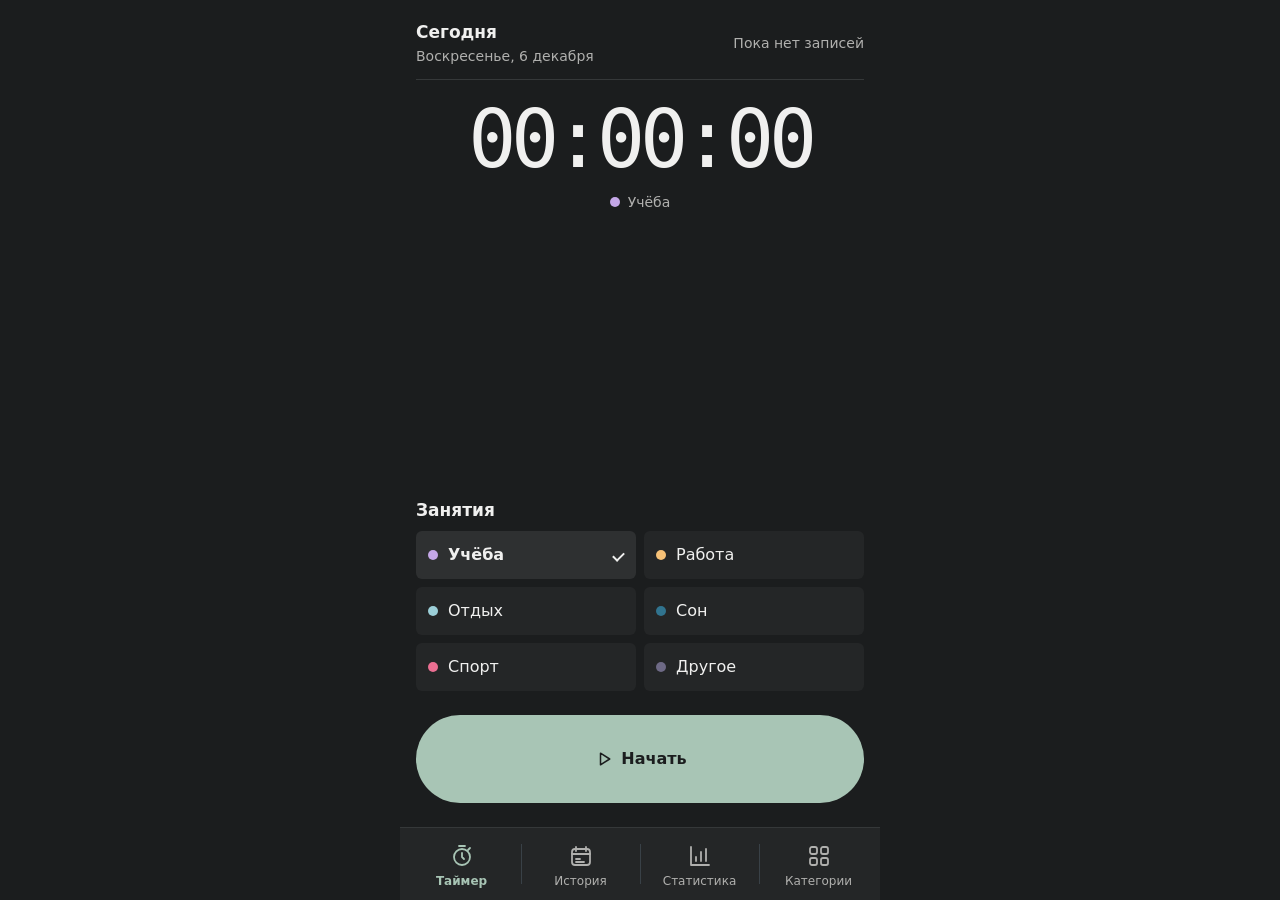
==== commit c4633cb5: "Move timer below daily summary" ====
--- a/index.html
+++ b/index.html
@@ -5,7 +5,7 @@
   <meta name="viewport" content="width=device-width, initial-scale=1, viewport-fit=cover">
   <meta name="theme-color" content="#1b1d1e">
   <title>Chronos</title>
-  <link rel="stylesheet" href="css/styles.css">
+  <link rel="stylesheet" href="css/styles.css?v=1.0.2">
   <script src="js/storage.js" defer></script>
   <script src="js/app.js" defer></script>
   <script src="js/history.js" defer></script>
@@ -35,8 +35,8 @@
           <p id="today-summary">Пока нет записей</p>
         </div>
         <div class="timer-display">
+          <p class="timer-value">00:00:00</p>
           <span class="current-category"><span class="category-dot" hidden></span><span id="current-category-name">Выберите занятие</span></span>
-          <p class="timer-value">00:00:00</p>
           <p id="timer-status" class="muted" role="status"></p>
         </div>
         <div class="timer-controls">
@@ -60,7 +60,10 @@
         <div class="history-controls">
           <div class="history-date">
             <button type="button" id="history-previous" aria-label="Предыдущий день">‹</button>
-            <label class="history-calendar"><span class="visually-hidden">Выбранный день</span><input id="history-date" type="date" required></label>
+            <label class="history-calendar">
+              <span id="history-date-label" aria-hidden="true"></span>
+              <input id="history-date" type="date" aria-label="Выбранный день" required>
+            </label>
             <button type="button" id="history-next" aria-label="Следующий день">›</button>
             <button type="button" id="history-today">Сегодня</button>
           </div>
@@ -129,6 +132,7 @@
           <input id="data-file" type="file" accept=".json,application/json" hidden>
           <p id="data-status" class="muted data-status" role="status"></p>
         </section>
+        <p class="app-version">Версия 1.0.2</p>
       </section>
     </main>
 
--- a/css/styles.css
+++ b/css/styles.css
@@ -85,7 +85,15 @@
   background: var(--surface);
 }
 
-#timer:not([hidden]), #history:not([hidden]) {
+#timer:not([hidden]) {
+  display: grid;
+  height: 100%;
+  grid-template-rows: auto auto minmax(min-content, 1fr);
+}
+
+.timer-controls { align-self: end; }
+
+#history:not([hidden]), #categories:not([hidden]) {
   display: flex;
   min-height: 100%;
   flex-direction: column;
@@ -93,10 +101,9 @@
 
 .timer-display {
   display: grid;
-  flex: 1;
-  place-content: center;
   justify-items: center;
-  padding-block: 24px;
+  row-gap: 8px;
+  padding-block: 16px 24px;
   text-align: center;
 }
 
@@ -109,7 +116,6 @@
 }
 
 .timer-value {
-  margin-top: 8px;
   font-family: "Roboto Mono", "Cascadia Mono", ui-monospace, monospace;
   font-size: clamp(36px, 16vw, 80px);
   font-weight: 500;
@@ -218,7 +224,7 @@
   margin-bottom: 16px;
 }
 
-.history-date button, .history-date input {
+.history-date button, .history-calendar {
   min-height: var(--target);
   border: 1px solid var(--border);
   border-radius: var(--control-radius);
@@ -228,7 +234,35 @@
 
 .history-date button { padding-inline: 8px; }
 #history-previous, #history-next { font-size: 24px; }
-.history-date input { width: 100%; min-width: 0; padding-inline: 8px; font: inherit; }
+.history-calendar {
+  position: relative;
+  display: grid;
+  place-items: center;
+  min-width: 0;
+  padding-inline: 4px;
+  font-size: 14px;
+  text-align: center;
+}
+
+.history-calendar:focus-within { outline: 2px solid var(--text); outline-offset: 2px; }
+.history-calendar input {
+  position: absolute;
+  inset: 0;
+  width: 100%;
+  height: 100%;
+  min-width: 0;
+  margin: 0;
+  opacity: 0;
+}
+
+.history-calendar input::-webkit-calendar-picker-indicator {
+  position: absolute;
+  inset: 0;
+  width: 100%;
+  height: 100%;
+  margin: 0;
+  padding: 0;
+}
 .history-total { display: flex; justify-content: space-between; gap: 8px; margin-bottom: 12px; }
 .history-total strong, .history-duration { font-variant-numeric: tabular-nums; }
 .history-list { display: grid; gap: 8px; }
@@ -528,6 +562,14 @@
 .data-actions button:focus-visible { outline-offset: -3px; }
 .data-status:not(:empty) { margin-top: 8px; }
 
+.app-version {
+  margin-top: auto;
+  padding-top: 16px;
+  color: var(--muted);
+  font-size: 12px;
+  text-align: center;
+}
+
 .navigation {
   display: grid;
   grid-template-columns: repeat(4, minmax(0, 1fr));
